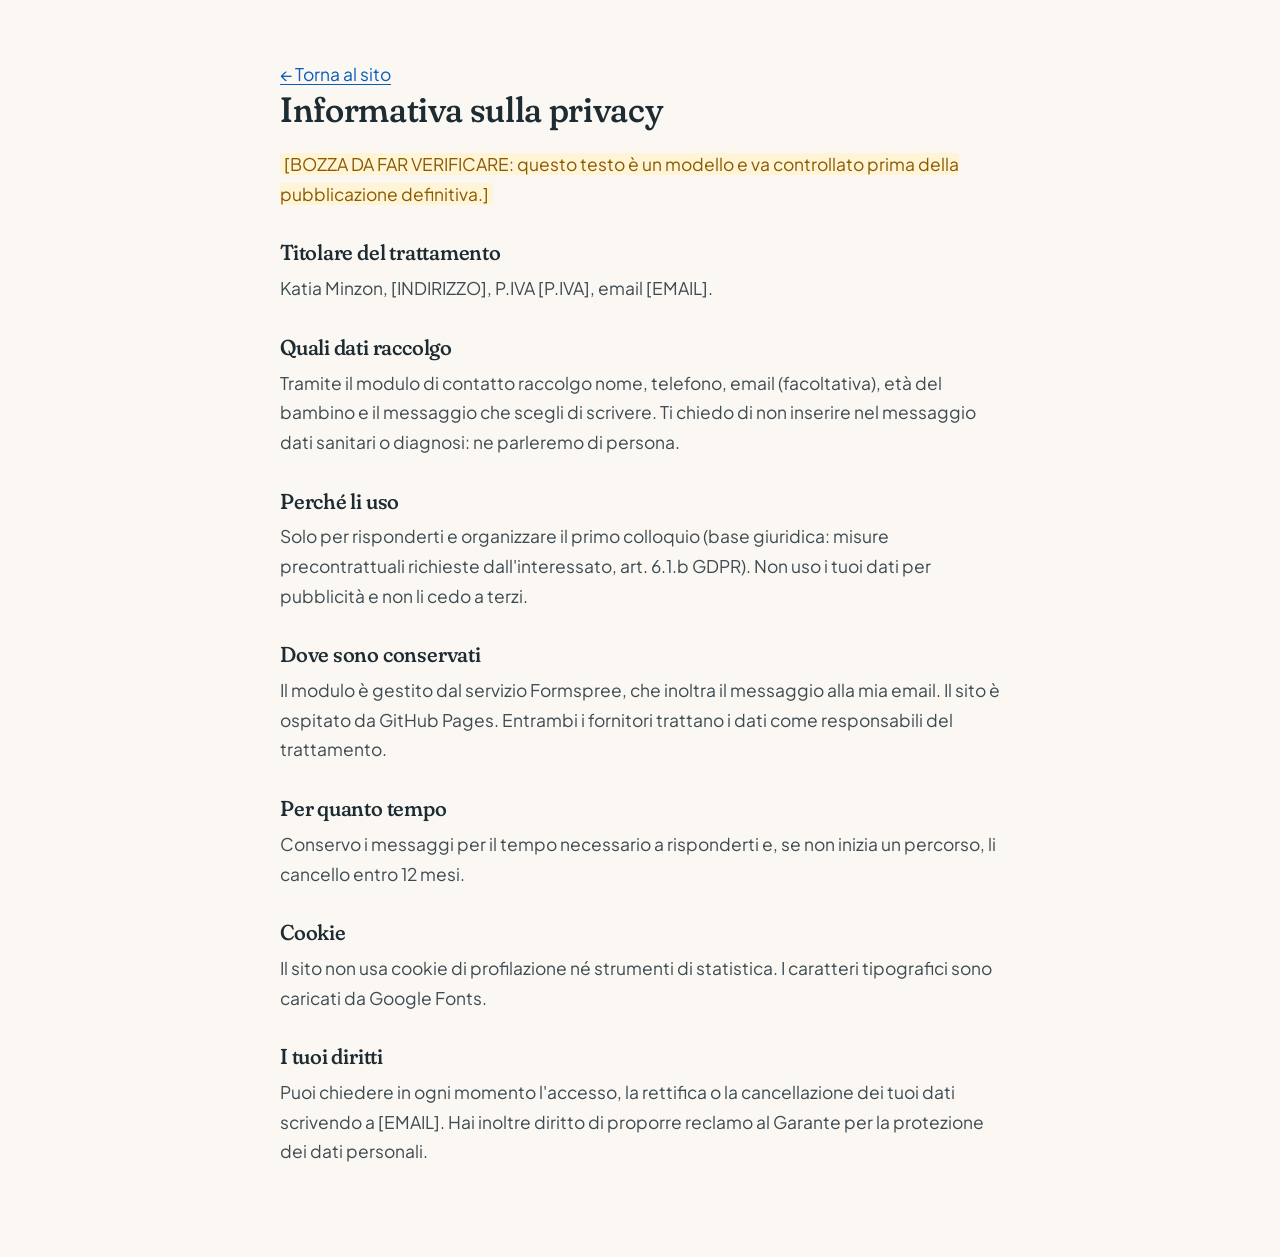
==== privacy.html @ be60b767 "Nuova versione del sito: design system, 8 sezioni, FAQ, modulo contatti Co-Authored-By: Claude Opus " ====
<!DOCTYPE html>
<html lang="it">
<head>
<meta charset="utf-8">
<meta name="viewport" content="width=device-width,initial-scale=1">
<title>Privacy policy · Katia Minzon Psicomotricista</title>
<meta name="robots" content="noindex">
<link rel="icon" href="img/favicon.png">
<link href="https://fonts.googleapis.com/css2?family=Fraunces:opsz,wght@9..144,500&family=Plus+Jakarta+Sans:wght@400;700&display=swap" rel="stylesheet">
<link rel="stylesheet" href="style.css">
<style>.legal-page{max-width:760px;padding:60px 20px 90px;margin:0 auto}.legal-page h1{font-size:2.2rem;margin-bottom:20px}.legal-page h2{font-size:1.35rem;margin:32px 0 8px}</style>
</head>
<body>
<main class="legal-page">
  <p><a href="./">← Torna al sito</a></p>
  <h1>Informativa sulla privacy</h1>
  <p><span class="todo">[BOZZA DA FAR VERIFICARE: questo testo è un modello e va controllato prima della pubblicazione definitiva.]</span></p>

  <h2>Titolare del trattamento</h2>
  <p>Katia Minzon, [INDIRIZZO], P.IVA [P.IVA], email [EMAIL].</p>

  <h2>Quali dati raccolgo</h2>
  <p>Tramite il modulo di contatto raccolgo nome, telefono, email (facoltativa), età del bambino e il messaggio che scegli di scrivere. Ti chiedo di non inserire nel messaggio dati sanitari o diagnosi: ne parleremo di persona.</p>

  <h2>Perché li uso</h2>
  <p>Solo per risponderti e organizzare il primo colloquio (base giuridica: misure precontrattuali richieste dall'interessato, art. 6.1.b GDPR). Non uso i tuoi dati per pubblicità e non li cedo a terzi.</p>

  <h2>Dove sono conservati</h2>
  <p>Il modulo è gestito dal servizio Formspree, che inoltra il messaggio alla mia email. Il sito è ospitato da GitHub Pages. Entrambi i fornitori trattano i dati come responsabili del trattamento.</p>

  <h2>Per quanto tempo</h2>
  <p>Conservo i messaggi per il tempo necessario a risponderti e, se non inizia un percorso, li cancello entro 12 mesi.</p>

  <h2>Cookie</h2>
  <p>Il sito non usa cookie di profilazione né strumenti di statistica. I caratteri tipografici sono caricati da Google Fonts.</p>

  <h2>I tuoi diritti</h2>
  <p>Puoi chiedere in ogni momento l'accesso, la rettifica o la cancellazione dei tuoi dati scrivendo a [EMAIL]. Hai inoltre diritto di proporre reclamo al Garante per la protezione dei dati personali.</p>
</main>
</body>
</html>
---- style.css ----
/* =========================================================
   Katia Minzon – Psicomotricista
   Design system · mobile-first
   ========================================================= */
:root{
  /* Brand (dal logo) */
  --teal:#01B2AA;          /* decorativo, sfondi, icone */
  --teal-ink:#0A7069;      /* testo/bottoni su bianco (contrasto AA 5.6:1) */
  --teal-deep:#08534E;
  --blue:#0B5CB8;          /* accento, link (AA 6.3:1) */
  /* Neutri caldi */
  --ink:#1D2B33;
  --text:#3D4B53;
  --muted:#5B6A71;
  --paper:#FBF8F3;         /* carta calda */
  --sand:#F3EDE3;
  --mint:#E4F4F1;
  --sky:#E8F0FA;
  --white:#fff;
  --line:#E6E0D6;

  --serif:"Fraunces",Georgia,serif;
  --sans:"Plus Jakarta Sans",system-ui,-apple-system,sans-serif;

  --r-sm:14px; --r:26px; --r-lg:40px;
  --shadow:0 18px 40px -22px rgba(13,60,70,.28);
  --max:1160px;
  --ease:cubic-bezier(.22,.8,.24,1);
}

*,*::before,*::after{box-sizing:border-box}
*{margin:0;padding:0}
html{scroll-behavior:smooth;-webkit-text-size-adjust:100%}
body{font-family:var(--sans);font-size:1.0625rem;line-height:1.7;color:var(--text);background:var(--paper);overflow-x:hidden}
img,svg{display:block;max-width:100%}
a{color:var(--blue);text-underline-offset:3px}
:focus-visible{outline:3px solid var(--blue);outline-offset:3px;border-radius:6px}
.sr-only{position:absolute;width:1px;height:1px;overflow:hidden;clip:rect(0 0 0 0);white-space:nowrap}
.skip{position:absolute;left:12px;top:-60px;background:var(--ink);color:#fff;padding:10px 16px;border-radius:10px;z-index:100;text-decoration:none}
.skip:focus{top:12px}

h1,h2,h3{font-family:var(--serif);color:var(--ink);font-weight:500;line-height:1.15;letter-spacing:-.01em;font-variation-settings:"SOFT" 100,"opsz" 72}
h1{font-size:clamp(2.2rem,8vw,4.1rem)}
h2{font-size:clamp(1.85rem,5.5vw,2.9rem);margin-bottom:.5em}
h3{font-size:1.3rem;margin-bottom:.35em}
h1 em,h2 em{font-style:italic;color:var(--teal-ink)}
p+p{margin-top:1em}

.wrap{width:100%;max-width:var(--max);margin-inline:auto;padding-inline:20px}
.section{padding:80px 0;position:relative}
.eyebrow{display:inline-flex;align-items:center;gap:10px;font-size:.8rem;font-weight:700;letter-spacing:.12em;text-transform:uppercase;color:var(--teal-ink);margin-bottom:16px}
.eyebrow::before{content:"";width:26px;height:2px;background:var(--teal);border-radius:2px}
.lead{font-size:1.15rem;color:var(--muted);max-width:640px}
.center{text-align:center}
.center .lead{margin-inline:auto}
.center .eyebrow{justify-content:center}

/* ---------- Bottoni ---------- */
.btn{display:inline-flex;align-items:center;justify-content:center;gap:10px;min-height:52px;padding:14px 26px;border-radius:999px;font:700 1rem var(--sans);text-decoration:none;border:2px solid transparent;cursor:pointer;transition:transform .25s var(--ease),background .25s,box-shadow .25s}
.btn:hover{transform:translateY(-2px)}
.btn-primary{background:var(--teal-ink);color:#fff;box-shadow:0 12px 24px -12px rgba(10,112,105,.6)}
.btn-primary:hover{background:var(--teal-deep)}
.btn-ghost{background:transparent;border-color:var(--teal-ink);color:var(--teal-ink)}
.btn-ghost:hover{background:var(--mint)}
.btns{display:flex;flex-direction:column;gap:12px;margin-top:30px}

/* ---------- Header ---------- */
.header{position:sticky;top:0;z-index:50;background:rgba(251,248,243,.88);backdrop-filter:saturate(1.4) blur(12px);-webkit-backdrop-filter:saturate(1.4) blur(12px);transition:box-shadow .3s}
.header.scrolled{box-shadow:0 6px 24px -16px rgba(0,0,0,.25)}
.nav{display:flex;align-items:center;gap:16px;height:70px}
.nav .menu-toggle{margin-left:auto}
.brand{display:flex;align-items:center;gap:10px;text-decoration:none}
.brand img{width:42px;height:42px}
.brand-name{font-family:var(--serif);font-size:1.15rem;color:var(--ink);line-height:1.05;display:block}
.brand-role{font-size:.78rem;color:var(--teal-ink);font-weight:600}
.menu-toggle{width:46px;height:46px;border-radius:50%;border:1px solid var(--line);background:#fff;display:grid;place-items:center;cursor:pointer}
.menu-toggle span,.menu-toggle span::before,.menu-toggle span::after{display:block;width:18px;height:2px;background:var(--ink);border-radius:2px;position:relative;transition:.3s var(--ease)}
.menu-toggle span::before,.menu-toggle span::after{content:"";position:absolute}
.menu-toggle span::before{top:-6px}.menu-toggle span::after{top:6px}
.menu-toggle[aria-expanded="true"] span{background:transparent}
.menu-toggle[aria-expanded="true"] span::before{top:0;transform:rotate(45deg)}
.menu-toggle[aria-expanded="true"] span::after{top:0;transform:rotate(-45deg)}
.menu{position:fixed;inset:70px 0 auto 0;background:var(--paper);padding:12px 20px 28px;border-bottom:1px solid var(--line);display:none;flex-direction:column;gap:4px}
.menu.open{display:flex}
.menu a{display:block;padding:12px 4px;text-decoration:none;color:var(--ink);font-weight:600;border-bottom:1px solid var(--line)}
.menu .btn{margin-top:14px;border:0;color:#fff}

/* ---------- Hero ---------- */
.hero{padding:36px 0 72px;overflow:hidden}
.hero-grid{display:grid;gap:40px;align-items:center}
.hero h1{margin-bottom:20px}
.hero .lead{font-size:1.15rem}
.trust{display:flex;flex-wrap:wrap;gap:10px 20px;margin-top:28px;font-size:.92rem;color:var(--muted);list-style:none}
.trust li{display:flex;align-items:center;gap:8px}
.trust svg{width:18px;height:18px;color:var(--teal-ink);flex:none}
.hero-media{position:relative}
.blob{position:absolute;z-index:0;border-radius:58% 42% 55% 45%/50% 55% 45% 50%;filter:blur(.5px)}
.blob-1{width:70%;aspect-ratio:1;background:var(--mint);top:-8%;right:-10%;animation:float 14s ease-in-out infinite}
.blob-2{width:42%;aspect-ratio:1;background:var(--sky);bottom:-6%;left:-8%;animation:float 18s ease-in-out infinite reverse}
@keyframes float{50%{transform:translate(10px,-14px) rotate(8deg)}}

/* Foto e segnaposto */
.photo{position:relative;z-index:1;border-radius:var(--r-lg);overflow:hidden;background:linear-gradient(140deg,#d8eeea,#eaf2fb);aspect-ratio:4/5;display:grid;place-items:center;box-shadow:var(--shadow)}
.photo img{width:100%;height:100%;object-fit:cover}
.photo.ph::after{content:attr(data-label);max-width:75%;text-align:center;font-size:.85rem;font-weight:600;color:var(--teal-ink);padding:10px 16px;background:rgba(255,255,255,.8);border-radius:12px}
.photo.wide{aspect-ratio:16/10}
.hero .photo{border-radius:48% 52% 44% 56%/42% 40% 60% 58%;aspect-ratio:1/1.05}
.badge-card{position:absolute;z-index:2;left:-4px;bottom:18px;background:#fff;border-radius:18px;padding:12px 16px;box-shadow:var(--shadow);display:flex;gap:12px;align-items:center;max-width:250px;font-size:.88rem;line-height:1.35;color:var(--ink)}
.badge-card .dot{width:40px;height:40px;border-radius:50%;background:var(--mint);display:grid;place-items:center;flex:none}
.badge-card svg{width:22px;height:22px;color:var(--teal-ink)}

/* ---------- Citazione ---------- */
.quote{background:var(--teal-deep);color:#fff;padding:70px 0;text-align:center;position:relative;overflow:hidden}
.quote blockquote{font-family:var(--serif);font-style:italic;font-size:clamp(1.45rem,4.5vw,2.25rem);line-height:1.35;max-width:860px;margin:0 auto;font-weight:400}
.quote cite{display:block;margin-top:18px;font:600 .9rem var(--sans);font-style:normal;color:#BFEDE9;letter-spacing:.06em;text-transform:uppercase}
.quote::before{content:"";position:absolute;width:420px;height:420px;border-radius:50%;border:1px solid rgba(255,255,255,.12);left:-160px;top:-200px}
.quote::after{content:"";position:absolute;width:300px;height:300px;border-radius:50%;border:1px solid rgba(255,255,255,.12);right:-100px;bottom:-160px}

/* ---------- Metodo ---------- */
.method-grid{display:grid;gap:40px;align-items:center}
.pillars{display:grid;gap:16px;margin-top:30px}
.pillar{display:flex;gap:16px;align-items:flex-start;background:#fff;border:1px solid var(--line);border-radius:var(--r);padding:20px}
.pillar .ic{width:48px;height:48px;border-radius:16px;background:var(--mint);display:grid;place-items:center;flex:none}
.pillar .ic svg{width:24px;height:24px;color:var(--teal-ink)}
.pillar h3{font-size:1.15rem;margin-bottom:2px}
.pillar p{font-size:.98rem}
.chain{display:flex;align-items:center;justify-content:center;gap:8px;flex-wrap:wrap;margin-top:22px;font-family:var(--serif);font-size:1.15rem;color:var(--ink)}
.chain span{background:var(--sand);padding:6px 16px;border-radius:999px}
.chain i{color:var(--teal);font-style:normal}

/* ---------- Aree ---------- */
.areas{background:var(--white);border-radius:var(--r-lg) var(--r-lg) 0 0}
.area-grid{display:grid;gap:22px;margin-top:40px}
.area{border-radius:var(--r-lg);padding:30px 24px;position:relative;overflow:hidden}
.area-psico{background:var(--mint)}
.area-grafo{background:var(--sky)}
.area .tag{display:inline-block;font-size:.75rem;font-weight:700;letter-spacing:.1em;text-transform:uppercase;padding:6px 12px;border-radius:999px;background:#fff;color:var(--teal-ink);margin-bottom:16px}
.area-grafo .tag{color:var(--blue)}
.area h3{font-size:clamp(1.5rem,4vw,1.9rem)}
.area .for{font-weight:600;color:var(--ink);margin:10px 0 14px}
.check{list-style:none;display:grid;gap:10px;margin:18px 0 22px}
.check li{display:flex;gap:12px;align-items:flex-start}
.check svg{width:22px;height:22px;flex:none;margin-top:2px;color:var(--teal-ink)}
.area-grafo .check svg{color:var(--blue)}
.area .modes{font-size:.95rem;border-top:1px solid rgba(0,0,0,.08);padding-top:16px}
.area .deco{position:absolute;right:-30px;top:-30px;width:150px;height:150px;opacity:.5;color:#fff}

.note{display:flex;gap:14px;margin-top:28px;background:var(--paper);border:1px solid var(--line);border-radius:var(--r);padding:20px 22px;font-size:.96rem}
.note svg{width:24px;height:24px;color:var(--blue);flex:none;margin-top:2px}
.note strong{color:var(--ink)}

/* ---------- Segnali ---------- */
.signals{background:var(--white)}
.tabs{display:flex;gap:8px;overflow-x:auto;padding-bottom:6px;margin:30px 0 22px;scrollbar-width:none}
.tabs::-webkit-scrollbar{display:none}
.tab{flex:none;border:1px solid var(--line);background:var(--paper);color:var(--ink);padding:12px 18px;border-radius:999px;font:600 .95rem var(--sans);cursor:pointer;transition:.25s}
.tab[aria-selected="true"]{background:var(--teal-ink);border-color:var(--teal-ink);color:#fff}
.panel{display:grid;gap:12px;animation:fade .45s var(--ease)}
.panel[hidden]{display:none}
@keyframes fade{from{opacity:0;transform:translateY(8px)}}
.panel .sig{margin:0}
.sig{display:flex;gap:14px;align-items:flex-start;background:var(--paper);border-radius:var(--r-sm);padding:16px 18px;border:1px solid var(--line)}
.sig svg{width:22px;height:22px;flex:none;color:var(--teal-ink);margin-top:2px}
.reassure{margin-top:26px;background:var(--mint);border-radius:var(--r);padding:24px;display:grid;gap:16px;align-items:center}
.reassure p{color:var(--ink)}

/* ---------- Percorso ---------- */
.steps{list-style:none;display:grid;gap:18px;margin-top:40px;counter-reset:s;position:relative}
.step{counter-increment:s;background:#fff;border:1px solid var(--line);border-radius:var(--r);padding:26px 24px 24px;position:relative}
.step::before{content:counter(s,decimal-leading-zero);font-family:var(--serif);font-size:2.6rem;line-height:1;color:var(--teal);display:block;margin-bottom:12px;font-style:italic}
.step .time{display:inline-block;margin-top:12px;font-size:.82rem;font-weight:700;color:var(--blue);background:var(--sky);padding:4px 10px;border-radius:999px}

/* ---------- Chi sono ---------- */
.about{background:var(--sand)}
.about-grid{display:grid;gap:40px;align-items:center}
.about .photo{border-radius:var(--r-lg) var(--r-lg) 120px var(--r-lg)}
.signature{font-family:var(--serif);font-style:italic;font-size:1.6rem;color:var(--teal-ink);margin-top:20px}
.creds{list-style:none;display:grid;gap:10px;margin-top:22px}
.creds li{display:flex;gap:12px;align-items:flex-start;background:rgba(255,255,255,.65);padding:12px 16px;border-radius:var(--r-sm)}
.creds svg{width:20px;height:20px;flex:none;margin-top:3px;color:var(--teal-ink)}
.todo{color:#8A5A00;background:#FFF4D6;padding:0 4px;border-radius:4px}

/* ---------- Scuole ---------- */
.schools .chips{display:flex;flex-wrap:wrap;gap:10px;margin-top:26px;list-style:none}
.schools .chips li{background:#fff;border:1px solid var(--line);padding:10px 16px;border-radius:999px;font-weight:600;font-size:.93rem;color:var(--ink)}
.schools-box{display:grid;gap:26px;align-items:center}

/* ---------- FAQ ---------- */
.faq{background:var(--white)}
.faq-list{margin-top:34px;display:grid;gap:12px;max-width:820px;margin-inline:auto}
.faq details{background:var(--paper);border:1px solid var(--line);border-radius:var(--r-sm);transition:background .3s}
.faq details[open]{background:#fff;box-shadow:var(--shadow)}
.faq summary{list-style:none;cursor:pointer;padding:20px 56px 20px 22px;font-weight:700;color:var(--ink);position:relative}
.faq summary::-webkit-details-marker{display:none}
.faq summary::after{content:"";position:absolute;right:22px;top:50%;width:12px;height:12px;border-right:2px solid var(--teal-ink);border-bottom:2px solid var(--teal-ink);transform:translateY(-70%) rotate(45deg);transition:transform .3s var(--ease)}
.faq details[open] summary::after{transform:translateY(-30%) rotate(-135deg)}
.faq .ans{padding:0 22px 22px}

/* ---------- Contatti ---------- */
.contact{background:var(--teal-deep);color:#D7F1EE;border-radius:var(--r-lg) var(--r-lg) 0 0}
.contact h2,.contact h3{color:#fff}
.contact h2 em{color:#9BE5DE}
.contact .eyebrow{color:#9BE5DE}
.contact .eyebrow::before{background:#9BE5DE}
.contact-grid{display:grid;gap:36px}
.form{background:#fff;border-radius:var(--r-lg);padding:28px 22px;color:var(--text);box-shadow:0 30px 60px -30px rgba(0,0,0,.45)}
.form h3{margin-bottom:6px}
.form .hint{font-size:.92rem;color:var(--muted);margin-bottom:18px}
.field{display:grid;gap:6px;margin-bottom:16px}
.field label{font-weight:700;font-size:.92rem;color:var(--ink)}
.field input,.field select,.field textarea{font:inherit;font-size:1rem;color:var(--ink);background:var(--paper);border:1.5px solid var(--line);border-radius:14px;padding:14px 16px;width:100%;transition:border .2s,background .2s}
.field input:focus,.field select:focus,.field textarea:focus{outline:none;border-color:var(--teal-ink);background:#fff;box-shadow:0 0 0 4px rgba(1,178,170,.15)}
.field textarea{min-height:120px;resize:vertical}
.row2{display:grid;gap:0 14px}
.consent{display:flex;gap:10px;font-size:.88rem;align-items:flex-start;margin:4px 0 20px}
.consent input{width:20px;height:20px;margin-top:3px;accent-color:var(--teal-ink);flex:none}
.form .btn{width:100%}
.form-status{margin-top:14px;font-weight:600;font-size:.95rem}
.info{display:grid;gap:14px;list-style:none;margin-top:26px}
.info li{display:flex;gap:14px;align-items:flex-start}
.info .ic{width:44px;height:44px;border-radius:14px;background:rgba(255,255,255,.1);display:grid;place-items:center;flex:none}
.info svg{width:22px;height:22px;color:#9BE5DE}
.info b{display:block;color:#fff}
.info a{color:#fff}
.map{margin-top:26px;border-radius:var(--r);overflow:hidden;background:rgba(255,255,255,.08);aspect-ratio:16/10;display:grid;place-items:center;font-size:.9rem;text-align:center;padding:20px}
.map iframe{width:100%;height:100%;border:0}

/* ---------- Footer ---------- */
.footer{background:#0B2E2B;color:#A9C4C1;padding:44px 0 30px;font-size:.92rem}
.footer-grid{display:grid;gap:28px}
.footer a{color:#DDF3F1;text-decoration:none}
.footer a:hover{text-decoration:underline}
.footer ul{list-style:none;display:grid;gap:8px}
.footer h4{font:700 .8rem var(--sans);letter-spacing:.12em;text-transform:uppercase;color:#fff;margin-bottom:12px}
.footer .legal{border-top:1px solid rgba(255,255,255,.1);margin-top:32px;padding-top:20px;display:flex;flex-direction:column;gap:8px;font-size:.84rem}
.footer .f-brand img{width:64px;height:64px;margin-bottom:12px;background:#fff;border-radius:50%;padding:4px}

/* WhatsApp flottante (mobile) */
.fab{position:fixed;right:16px;bottom:16px;z-index:40;width:58px;height:58px;border-radius:50%;background:#1F9E55;display:grid;place-items:center;box-shadow:0 12px 26px -10px rgba(0,0,0,.45);transition:transform .25s var(--ease)}
.fab:hover{transform:scale(1.06)}
.fab svg{width:30px;height:30px;color:#fff}

/* ---------- Animazioni allo scroll ---------- */
.reveal{opacity:0;transform:translateY(26px);transition:opacity .9s var(--ease),transform .9s var(--ease)}
.reveal.in{opacity:1;transform:none}
.reveal.d1{transition-delay:.1s}.reveal.d2{transition-delay:.2s}.reveal.d3{transition-delay:.3s}
@media (prefers-reduced-motion:reduce){
  html{scroll-behavior:auto}
  *,*::before,*::after{animation:none!important;transition:none!important}
  .reveal{opacity:1;transform:none}
}
.no-js .reveal{opacity:1;transform:none}

/* =========================================================
   Tablet ≥ 700px
   ========================================================= */
@media (min-width:700px){
  .wrap{padding-inline:32px}
  .btns{flex-direction:row;flex-wrap:wrap}
  .pillars{grid-template-columns:1fr 1fr 1fr}
  .pillar{flex-direction:column}
  .panel{grid-template-columns:1fr 1fr}
  .steps{grid-template-columns:1fr 1fr}
  .row2{grid-template-columns:1fr 1fr}
  .reassure{grid-template-columns:1fr auto}
  .footer-grid{grid-template-columns:1.4fr 1fr 1fr}
  .footer .legal{flex-direction:row;justify-content:space-between}
  .area{padding:40px 36px}
}

/* =========================================================
   Desktop ≥ 1000px
   ========================================================= */
@media (min-width:1000px){
  body{font-size:1.09rem}
  .section{padding:120px 0}
  .menu-toggle{display:none}
  .nav>nav{margin-left:auto}
  .menu{position:static;display:flex;flex-direction:row;align-items:center;gap:26px;padding:0;background:none;border:0}
  .menu a{border:0;padding:6px 0;font-size:.95rem;position:relative}
  .menu a:not(.btn)::after{content:"";position:absolute;left:0;bottom:0;height:2px;width:0;background:var(--teal);transition:width .3s var(--ease)}
  .menu a:not(.btn):hover::after{width:100%}
  .menu .btn{margin:0;min-height:44px;padding:10px 20px}
  .hero{padding:60px 0 110px}
  .hero-grid{grid-template-columns:1.1fr .9fr;gap:70px}
  .method-grid{grid-template-columns:.9fr 1.1fr;gap:80px}
  .area-grid{grid-template-columns:1fr 1fr}
  .steps{grid-template-columns:repeat(4,1fr)}
  .steps::before{content:"";position:absolute;left:8%;right:8%;top:52px;border-top:2px dashed #C9DCD9;z-index:0}
  .step{z-index:1}
  .about-grid{grid-template-columns:.85fr 1.15fr;gap:80px}
  .schools-box{grid-template-columns:1.2fr .8fr;gap:60px}
  .contact-grid{grid-template-columns:1fr 1fr;gap:70px;align-items:start}
  .form{padding:38px 34px}
  .fab{display:none}
}
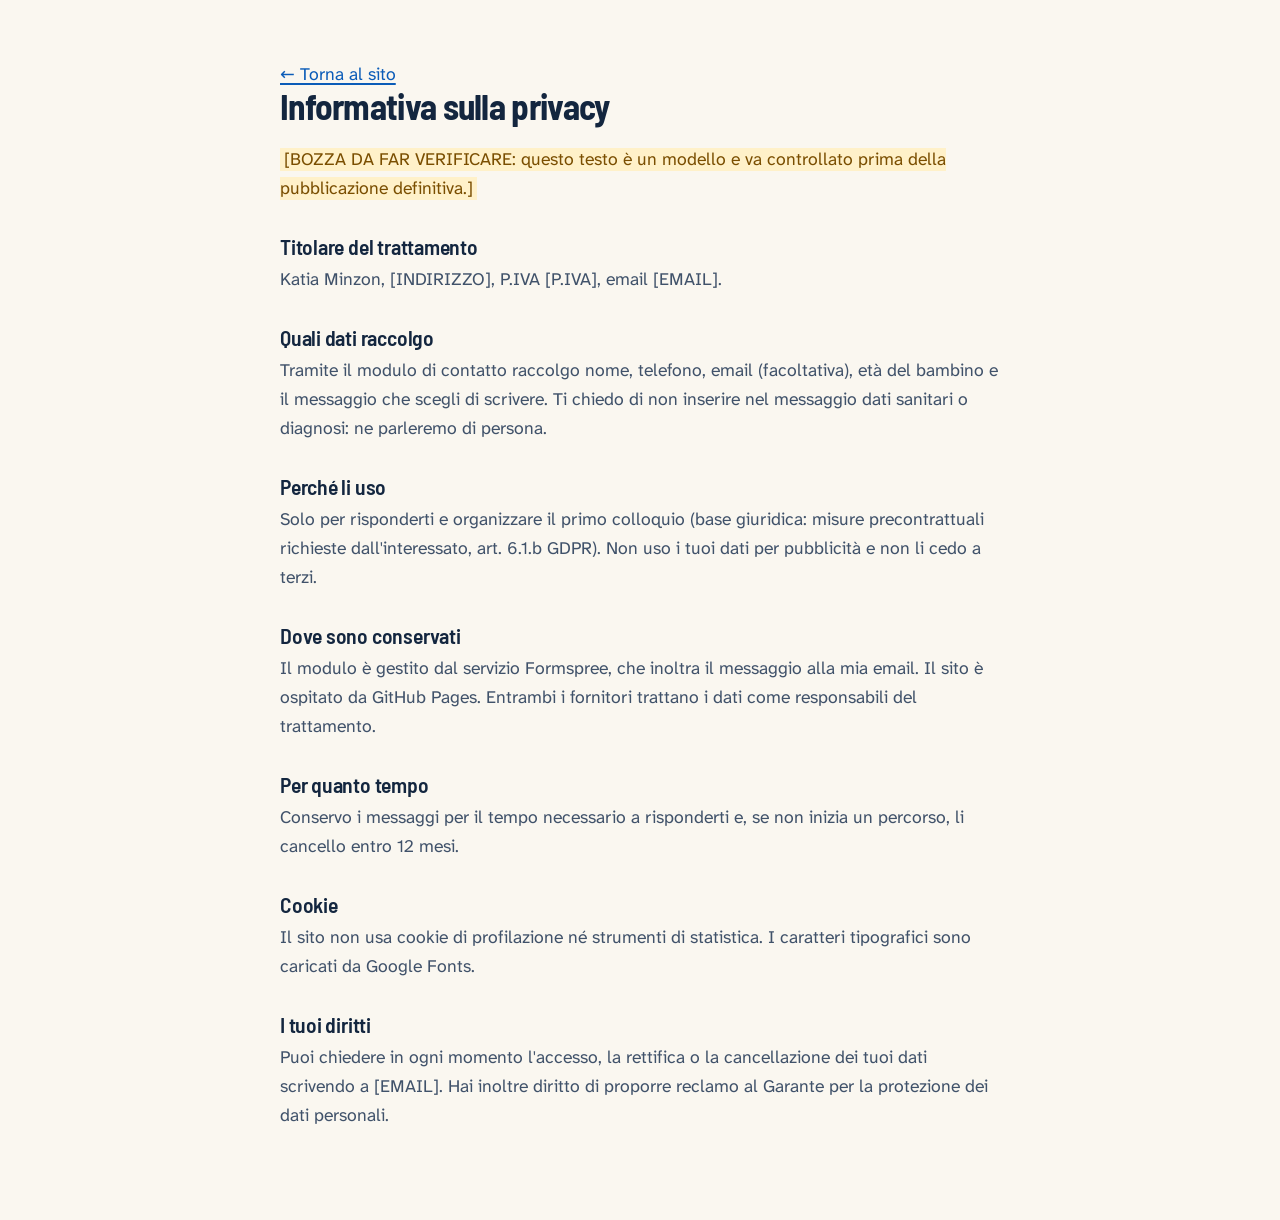
==== commit 39cd3e95: "Nuova identità: quaderno, pregrafismo e blocchi psicomotori Co-Authored-By: Claude Opus 5.5 <noreply" ====
--- a/privacy.html
+++ b/privacy.html
@@ -6,7 +6,7 @@
 <title>Privacy policy · Katia Minzon Psicomotricista</title>
 <meta name="robots" content="noindex">
 <link rel="icon" href="img/favicon.png">
-<link href="https://fonts.googleapis.com/css2?family=Fraunces:opsz,wght@9..144,500&family=Plus+Jakarta+Sans:wght@400;700&display=swap" rel="stylesheet">
+<link href="https://fonts.googleapis.com/css2?family=Atkinson+Hyperlegible+Next:wght@400;700&family=Barlow+Semi+Condensed:wght@600;700&display=swap" rel="stylesheet">
 <link rel="stylesheet" href="style.css">
 <style>.legal-page{max-width:760px;padding:60px 20px 90px;margin:0 auto}.legal-page h1{font-size:2.2rem;margin-bottom:20px}.legal-page h2{font-size:1.35rem;margin:32px 0 8px}</style>
 </head>
--- a/style.css
+++ b/style.css
@@ -1,296 +1,311 @@
 /* =========================================================
-   Katia Minzon – Psicomotricista
-   Design system · mobile-first
+   KATIA MINZON · identità "Il quaderno e il gesto"
+   - Carta a quadretti / a righe del quaderno di scuola
+   - Segni di pregrafismo (onde, occhielli, zig-zag) che si disegnano
+   - Forme dei blocchi morbidi della stanza di psicomotricità
+   Font:
+   - Barlow Semi Condensed → titoli (parente del DIN usato nel logo)
+   - Atkinson Hyperlegible Next → testo (nato per la massima leggibilità)
+   - Playwrite IT Moderna → il corsivo che si insegna nelle scuole italiane
    ========================================================= */
 :root{
-  /* Brand (dal logo) */
-  --teal:#01B2AA;          /* decorativo, sfondi, icone */
-  --teal-ink:#0A7069;      /* testo/bottoni su bianco (contrasto AA 5.6:1) */
-  --teal-deep:#08534E;
-  --blue:#0B5CB8;          /* accento, link (AA 6.3:1) */
-  /* Neutri caldi */
-  --ink:#1D2B33;
-  --text:#3D4B53;
-  --muted:#5B6A71;
-  --paper:#FBF8F3;         /* carta calda */
-  --sand:#F3EDE3;
-  --mint:#E4F4F1;
-  --sky:#E8F0FA;
-  --white:#fff;
-  --line:#E6E0D6;
-
-  --serif:"Fraunces",Georgia,serif;
-  --sans:"Plus Jakarta Sans",system-ui,-apple-system,sans-serif;
-
-  --r-sm:14px; --r:26px; --r-lg:40px;
-  --shadow:0 18px 40px -22px rgba(13,60,70,.28);
-  --max:1160px;
-  --ease:cubic-bezier(.22,.8,.24,1);
+  --paper:#FAF7F0;
+  --white:#FFFFFF;
+  --ink:#13263F;
+  --ink-soft:#40526A;
+  --teal:#01B2AA;
+  --teal-ink:#08716A;
+  --blue:#0B5CB8;
+  --navy:#0A2D57;
+  --pencil:#F3BE45;
+  --margin:#E0757E;
+  --grid:rgba(11,92,184,.075);
+  --rule:rgba(11,92,184,.22);
+  --title:"Barlow Semi Condensed",system-ui,sans-serif;
+  --body:"Atkinson Hyperlegible Next",system-ui,sans-serif;
+  --hand:"Playwrite IT Moderna",cursive;
+  --max:1180px;
+  --ease:cubic-bezier(.2,.75,.25,1);
 }
 
 *,*::before,*::after{box-sizing:border-box}
 *{margin:0;padding:0}
 html{scroll-behavior:smooth;-webkit-text-size-adjust:100%}
-body{font-family:var(--sans);font-size:1.0625rem;line-height:1.7;color:var(--text);background:var(--paper);overflow-x:hidden}
+body{font-family:var(--body);font-size:1.0625rem;line-height:1.65;color:var(--ink-soft);background:var(--paper);overflow-x:hidden}
 img,svg{display:block;max-width:100%}
-a{color:var(--blue);text-underline-offset:3px}
-:focus-visible{outline:3px solid var(--blue);outline-offset:3px;border-radius:6px}
-.sr-only{position:absolute;width:1px;height:1px;overflow:hidden;clip:rect(0 0 0 0);white-space:nowrap}
-.skip{position:absolute;left:12px;top:-60px;background:var(--ink);color:#fff;padding:10px 16px;border-radius:10px;z-index:100;text-decoration:none}
+a{color:var(--blue);text-decoration-thickness:1.5px;text-underline-offset:3px}
+:focus-visible{outline:3px solid var(--blue);outline-offset:3px}
+.skip{position:absolute;left:12px;top:-60px;background:var(--ink);color:#fff;padding:10px 16px;z-index:100;text-decoration:none}
 .skip:focus{top:12px}
-
-h1,h2,h3{font-family:var(--serif);color:var(--ink);font-weight:500;line-height:1.15;letter-spacing:-.01em;font-variation-settings:"SOFT" 100,"opsz" 72}
-h1{font-size:clamp(2.2rem,8vw,4.1rem)}
-h2{font-size:clamp(1.85rem,5.5vw,2.9rem);margin-bottom:.5em}
-h3{font-size:1.3rem;margin-bottom:.35em}
-h1 em,h2 em{font-style:italic;color:var(--teal-ink)}
+strong{color:var(--ink)}
+
+/* Carta a quadretti (5 mm) */
+.grid-paper{background-color:var(--paper);background-image:linear-gradient(var(--grid) 1px,transparent 1px),linear-gradient(90deg,var(--grid) 1px,transparent 1px);background-size:22px 22px}
+/* Carta a righe con margine rosso */
+.lined{background-color:var(--white);background-image:linear-gradient(90deg,transparent 46px,var(--margin) 46px,var(--margin) 48px,transparent 48px),repeating-linear-gradient(transparent 0 33px,var(--rule) 33px 34px);background-position:0 0,0 14px}
+
+h1,h2,h3{font-family:var(--title);color:var(--ink);font-weight:600;line-height:1.02;letter-spacing:-.01em}
+h1{font-size:clamp(2.6rem,10vw,5.4rem);font-weight:700;letter-spacing:-.02em}
+h2{font-size:clamp(2.1rem,7vw,3.6rem);margin-bottom:.45em}
+h3{font-size:1.55rem;margin-bottom:.3em;line-height:1.1}
 p+p{margin-top:1em}
+.hand{font-family:var(--hand);font-weight:300;color:var(--blue);line-height:1.6}
+.hl{background:linear-gradient(transparent 58%,rgba(243,190,69,.6) 58% 92%,transparent 92%);padding:0 .08em}
 
 .wrap{width:100%;max-width:var(--max);margin-inline:auto;padding-inline:20px}
-.section{padding:80px 0;position:relative}
-.eyebrow{display:inline-flex;align-items:center;gap:10px;font-size:.8rem;font-weight:700;letter-spacing:.12em;text-transform:uppercase;color:var(--teal-ink);margin-bottom:16px}
-.eyebrow::before{content:"";width:26px;height:2px;background:var(--teal);border-radius:2px}
-.lead{font-size:1.15rem;color:var(--muted);max-width:640px}
-.center{text-align:center}
-.center .lead{margin-inline:auto}
-.center .eyebrow{justify-content:center}
-
-/* ---------- Bottoni ---------- */
-.btn{display:inline-flex;align-items:center;justify-content:center;gap:10px;min-height:52px;padding:14px 26px;border-radius:999px;font:700 1rem var(--sans);text-decoration:none;border:2px solid transparent;cursor:pointer;transition:transform .25s var(--ease),background .25s,box-shadow .25s}
-.btn:hover{transform:translateY(-2px)}
-.btn-primary{background:var(--teal-ink);color:#fff;box-shadow:0 12px 24px -12px rgba(10,112,105,.6)}
-.btn-primary:hover{background:var(--teal-deep)}
-.btn-ghost{background:transparent;border-color:var(--teal-ink);color:var(--teal-ink)}
-.btn-ghost:hover{background:var(--mint)}
-.btns{display:flex;flex-direction:column;gap:12px;margin-top:30px}
-
-/* ---------- Header ---------- */
-.header{position:sticky;top:0;z-index:50;background:rgba(251,248,243,.88);backdrop-filter:saturate(1.4) blur(12px);-webkit-backdrop-filter:saturate(1.4) blur(12px);transition:box-shadow .3s}
-.header.scrolled{box-shadow:0 6px 24px -16px rgba(0,0,0,.25)}
-.nav{display:flex;align-items:center;gap:16px;height:70px}
-.nav .menu-toggle{margin-left:auto}
-.brand{display:flex;align-items:center;gap:10px;text-decoration:none}
-.brand img{width:42px;height:42px}
-.brand-name{font-family:var(--serif);font-size:1.15rem;color:var(--ink);line-height:1.05;display:block}
-.brand-role{font-size:.78rem;color:var(--teal-ink);font-weight:600}
-.menu-toggle{width:46px;height:46px;border-radius:50%;border:1px solid var(--line);background:#fff;display:grid;place-items:center;cursor:pointer}
-.menu-toggle span,.menu-toggle span::before,.menu-toggle span::after{display:block;width:18px;height:2px;background:var(--ink);border-radius:2px;position:relative;transition:.3s var(--ease)}
-.menu-toggle span::before,.menu-toggle span::after{content:"";position:absolute}
-.menu-toggle span::before{top:-6px}.menu-toggle span::after{top:6px}
-.menu-toggle[aria-expanded="true"] span{background:transparent}
-.menu-toggle[aria-expanded="true"] span::before{top:0;transform:rotate(45deg)}
-.menu-toggle[aria-expanded="true"] span::after{top:0;transform:rotate(-45deg)}
-.menu{position:fixed;inset:70px 0 auto 0;background:var(--paper);padding:12px 20px 28px;border-bottom:1px solid var(--line);display:none;flex-direction:column;gap:4px}
+.sec{padding:84px 0;position:relative}
+.page{display:flex;flex-wrap:wrap;align-items:baseline;gap:4px 12px;margin-bottom:18px}
+.page b{font-family:var(--title);font-size:.95rem;font-weight:700;color:var(--teal-ink);letter-spacing:.14em;text-transform:uppercase}
+.page .hand{font-size:.95rem}
+.lead{font-size:1.18rem;max-width:620px}
+
+/* Bottoni */
+.btn{display:inline-flex;align-items:center;justify-content:center;gap:10px;min-height:54px;padding:14px 24px;border-radius:6px;font:700 1.02rem var(--body);text-decoration:none;border:2px solid var(--ink);cursor:pointer;transition:transform .2s var(--ease),box-shadow .2s var(--ease)}
+.btn-main{background:var(--teal-ink);border-color:var(--ink);color:#fff;box-shadow:4px 4px 0 var(--ink)}
+.btn-main:hover{transform:translate(-2px,-2px);box-shadow:6px 6px 0 var(--ink)}
+.btn-line{background:transparent;color:var(--ink)}
+.btn-line:hover{background:var(--white)}
+.btns{display:flex;flex-direction:column;gap:14px;margin-top:30px}
+
+/* Segni di pregrafismo */
+.sign{display:block;width:100%;height:46px;overflow:visible}
+.sign path{fill:none;stroke-linecap:round;stroke-linejoin:round}
+.divider{padding:28px 20px;max-width:var(--max);margin:0 auto}
+.divider .sign{height:36px}
+
+/* Header */
+.header{position:sticky;top:0;z-index:50;background:var(--paper);border-bottom:2px solid var(--ink)}
+.nav{display:flex;align-items:center;gap:16px;height:68px}
+.brand{display:flex;align-items:center;gap:10px;text-decoration:none;margin-right:auto}
+.brand img{width:44px;height:44px}
+.brand span{font-family:var(--title);font-weight:700;font-size:1.3rem;color:var(--ink);line-height:1}
+.brand small{display:block;font-family:var(--hand);font-size:.7rem;color:var(--teal-ink);font-weight:300;margin-top:5px}
+.menu-toggle{height:44px;padding:0 14px;border:2px solid var(--ink);border-radius:6px;background:var(--white);font:700 .95rem var(--body);color:var(--ink);cursor:pointer}
+.menu{position:fixed;inset:68px 0 auto 0;background:var(--paper);border-bottom:2px solid var(--ink);padding:10px 20px 26px;display:none;flex-direction:column}
 .menu.open{display:flex}
-.menu a{display:block;padding:12px 4px;text-decoration:none;color:var(--ink);font-weight:600;border-bottom:1px solid var(--line)}
-.menu .btn{margin-top:14px;border:0;color:#fff}
-
-/* ---------- Hero ---------- */
-.hero{padding:36px 0 72px;overflow:hidden}
-.hero-grid{display:grid;gap:40px;align-items:center}
-.hero h1{margin-bottom:20px}
-.hero .lead{font-size:1.15rem}
-.trust{display:flex;flex-wrap:wrap;gap:10px 20px;margin-top:28px;font-size:.92rem;color:var(--muted);list-style:none}
-.trust li{display:flex;align-items:center;gap:8px}
-.trust svg{width:18px;height:18px;color:var(--teal-ink);flex:none}
-.hero-media{position:relative}
-.blob{position:absolute;z-index:0;border-radius:58% 42% 55% 45%/50% 55% 45% 50%;filter:blur(.5px)}
-.blob-1{width:70%;aspect-ratio:1;background:var(--mint);top:-8%;right:-10%;animation:float 14s ease-in-out infinite}
-.blob-2{width:42%;aspect-ratio:1;background:var(--sky);bottom:-6%;left:-8%;animation:float 18s ease-in-out infinite reverse}
-@keyframes float{50%{transform:translate(10px,-14px) rotate(8deg)}}
-
-/* Foto e segnaposto */
-.photo{position:relative;z-index:1;border-radius:var(--r-lg);overflow:hidden;background:linear-gradient(140deg,#d8eeea,#eaf2fb);aspect-ratio:4/5;display:grid;place-items:center;box-shadow:var(--shadow)}
-.photo img{width:100%;height:100%;object-fit:cover}
-.photo.ph::after{content:attr(data-label);max-width:75%;text-align:center;font-size:.85rem;font-weight:600;color:var(--teal-ink);padding:10px 16px;background:rgba(255,255,255,.8);border-radius:12px}
-.photo.wide{aspect-ratio:16/10}
-.hero .photo{border-radius:48% 52% 44% 56%/42% 40% 60% 58%;aspect-ratio:1/1.05}
-.badge-card{position:absolute;z-index:2;left:-4px;bottom:18px;background:#fff;border-radius:18px;padding:12px 16px;box-shadow:var(--shadow);display:flex;gap:12px;align-items:center;max-width:250px;font-size:.88rem;line-height:1.35;color:var(--ink)}
-.badge-card .dot{width:40px;height:40px;border-radius:50%;background:var(--mint);display:grid;place-items:center;flex:none}
-.badge-card svg{width:22px;height:22px;color:var(--teal-ink)}
-
-/* ---------- Citazione ---------- */
-.quote{background:var(--teal-deep);color:#fff;padding:70px 0;text-align:center;position:relative;overflow:hidden}
-.quote blockquote{font-family:var(--serif);font-style:italic;font-size:clamp(1.45rem,4.5vw,2.25rem);line-height:1.35;max-width:860px;margin:0 auto;font-weight:400}
-.quote cite{display:block;margin-top:18px;font:600 .9rem var(--sans);font-style:normal;color:#BFEDE9;letter-spacing:.06em;text-transform:uppercase}
-.quote::before{content:"";position:absolute;width:420px;height:420px;border-radius:50%;border:1px solid rgba(255,255,255,.12);left:-160px;top:-200px}
-.quote::after{content:"";position:absolute;width:300px;height:300px;border-radius:50%;border:1px solid rgba(255,255,255,.12);right:-100px;bottom:-160px}
-
-/* ---------- Metodo ---------- */
-.method-grid{display:grid;gap:40px;align-items:center}
-.pillars{display:grid;gap:16px;margin-top:30px}
-.pillar{display:flex;gap:16px;align-items:flex-start;background:#fff;border:1px solid var(--line);border-radius:var(--r);padding:20px}
-.pillar .ic{width:48px;height:48px;border-radius:16px;background:var(--mint);display:grid;place-items:center;flex:none}
-.pillar .ic svg{width:24px;height:24px;color:var(--teal-ink)}
-.pillar h3{font-size:1.15rem;margin-bottom:2px}
-.pillar p{font-size:.98rem}
-.chain{display:flex;align-items:center;justify-content:center;gap:8px;flex-wrap:wrap;margin-top:22px;font-family:var(--serif);font-size:1.15rem;color:var(--ink)}
-.chain span{background:var(--sand);padding:6px 16px;border-radius:999px}
-.chain i{color:var(--teal);font-style:normal}
-
-/* ---------- Aree ---------- */
-.areas{background:var(--white);border-radius:var(--r-lg) var(--r-lg) 0 0}
-.area-grid{display:grid;gap:22px;margin-top:40px}
-.area{border-radius:var(--r-lg);padding:30px 24px;position:relative;overflow:hidden}
-.area-psico{background:var(--mint)}
-.area-grafo{background:var(--sky)}
-.area .tag{display:inline-block;font-size:.75rem;font-weight:700;letter-spacing:.1em;text-transform:uppercase;padding:6px 12px;border-radius:999px;background:#fff;color:var(--teal-ink);margin-bottom:16px}
-.area-grafo .tag{color:var(--blue)}
-.area h3{font-size:clamp(1.5rem,4vw,1.9rem)}
-.area .for{font-weight:600;color:var(--ink);margin:10px 0 14px}
-.check{list-style:none;display:grid;gap:10px;margin:18px 0 22px}
-.check li{display:flex;gap:12px;align-items:flex-start}
-.check svg{width:22px;height:22px;flex:none;margin-top:2px;color:var(--teal-ink)}
-.area-grafo .check svg{color:var(--blue)}
-.area .modes{font-size:.95rem;border-top:1px solid rgba(0,0,0,.08);padding-top:16px}
-.area .deco{position:absolute;right:-30px;top:-30px;width:150px;height:150px;opacity:.5;color:#fff}
-
-.note{display:flex;gap:14px;margin-top:28px;background:var(--paper);border:1px solid var(--line);border-radius:var(--r);padding:20px 22px;font-size:.96rem}
-.note svg{width:24px;height:24px;color:var(--blue);flex:none;margin-top:2px}
-.note strong{color:var(--ink)}
-
-/* ---------- Segnali ---------- */
-.signals{background:var(--white)}
-.tabs{display:flex;gap:8px;overflow-x:auto;padding-bottom:6px;margin:30px 0 22px;scrollbar-width:none}
-.tabs::-webkit-scrollbar{display:none}
-.tab{flex:none;border:1px solid var(--line);background:var(--paper);color:var(--ink);padding:12px 18px;border-radius:999px;font:600 .95rem var(--sans);cursor:pointer;transition:.25s}
-.tab[aria-selected="true"]{background:var(--teal-ink);border-color:var(--teal-ink);color:#fff}
-.panel{display:grid;gap:12px;animation:fade .45s var(--ease)}
-.panel[hidden]{display:none}
-@keyframes fade{from{opacity:0;transform:translateY(8px)}}
-.panel .sig{margin:0}
-.sig{display:flex;gap:14px;align-items:flex-start;background:var(--paper);border-radius:var(--r-sm);padding:16px 18px;border:1px solid var(--line)}
-.sig svg{width:22px;height:22px;flex:none;color:var(--teal-ink);margin-top:2px}
-.reassure{margin-top:26px;background:var(--mint);border-radius:var(--r);padding:24px;display:grid;gap:16px;align-items:center}
-.reassure p{color:var(--ink)}
-
-/* ---------- Percorso ---------- */
-.steps{list-style:none;display:grid;gap:18px;margin-top:40px;counter-reset:s;position:relative}
-.step{counter-increment:s;background:#fff;border:1px solid var(--line);border-radius:var(--r);padding:26px 24px 24px;position:relative}
-.step::before{content:counter(s,decimal-leading-zero);font-family:var(--serif);font-size:2.6rem;line-height:1;color:var(--teal);display:block;margin-bottom:12px;font-style:italic}
-.step .time{display:inline-block;margin-top:12px;font-size:.82rem;font-weight:700;color:var(--blue);background:var(--sky);padding:4px 10px;border-radius:999px}
-
-/* ---------- Chi sono ---------- */
-.about{background:var(--sand)}
-.about-grid{display:grid;gap:40px;align-items:center}
-.about .photo{border-radius:var(--r-lg) var(--r-lg) 120px var(--r-lg)}
-.signature{font-family:var(--serif);font-style:italic;font-size:1.6rem;color:var(--teal-ink);margin-top:20px}
-.creds{list-style:none;display:grid;gap:10px;margin-top:22px}
-.creds li{display:flex;gap:12px;align-items:flex-start;background:rgba(255,255,255,.65);padding:12px 16px;border-radius:var(--r-sm)}
-.creds svg{width:20px;height:20px;flex:none;margin-top:3px;color:var(--teal-ink)}
-.todo{color:#8A5A00;background:#FFF4D6;padding:0 4px;border-radius:4px}
-
-/* ---------- Scuole ---------- */
-.schools .chips{display:flex;flex-wrap:wrap;gap:10px;margin-top:26px;list-style:none}
-.schools .chips li{background:#fff;border:1px solid var(--line);padding:10px 16px;border-radius:999px;font-weight:600;font-size:.93rem;color:var(--ink)}
-.schools-box{display:grid;gap:26px;align-items:center}
-
-/* ---------- FAQ ---------- */
-.faq{background:var(--white)}
-.faq-list{margin-top:34px;display:grid;gap:12px;max-width:820px;margin-inline:auto}
-.faq details{background:var(--paper);border:1px solid var(--line);border-radius:var(--r-sm);transition:background .3s}
-.faq details[open]{background:#fff;box-shadow:var(--shadow)}
-.faq summary{list-style:none;cursor:pointer;padding:20px 56px 20px 22px;font-weight:700;color:var(--ink);position:relative}
+.menu a{padding:14px 0;border-bottom:1px dashed var(--rule);text-decoration:none;color:var(--ink);font-family:var(--title);font-weight:600;font-size:1.35rem}
+.menu .btn{margin-top:16px;font-family:var(--body);font-size:1rem;color:#fff;border:2px solid var(--ink)}
+
+/* Hero */
+.hero{padding:40px 0 80px;overflow:hidden;border-bottom:2px solid var(--ink)}
+.hero-grid{display:grid;gap:56px}
+.hero .hello{font-size:1.2rem;margin-bottom:12px;display:block}
+.hero h1 .soft{color:var(--teal-ink)}
+.hero .sign{margin:16px 0 22px;max-width:520px;height:38px}
+.facts{display:grid;grid-template-columns:repeat(3,1fr);margin-top:34px;border-top:2px solid var(--ink)}
+.facts div{padding:14px 12px 0 0}
+.facts b{display:block;font-family:var(--title);font-size:2rem;color:var(--ink);line-height:1}
+.facts span{font-size:.86rem;line-height:1.35;display:block;margin-top:4px}
+
+.hero-media{position:relative;max-width:440px;justify-self:center;width:100%}
+.arch{position:relative;aspect-ratio:4/5;border-radius:999px 999px 8px 8px;overflow:hidden;background:var(--teal);border:2px solid var(--ink)}
+.arch img{width:100%;height:100%;object-fit:cover}
+.ph{display:grid;place-items:center;text-align:center;color:#fff;font-weight:700;font-size:.9rem;padding:30px}
+.ph span{max-width:240px;background:rgba(10,45,87,.4);padding:10px 14px;border-radius:4px}
+.hero .note-hand{position:absolute;right:-4px;bottom:-26px;transform:rotate(-4deg);background:var(--pencil);padding:8px 16px;border:2px solid var(--ink);box-shadow:3px 3px 0 var(--ink);font-family:var(--hand);font-weight:300;color:var(--ink);font-size:.95rem;line-height:1.5;z-index:3}
+.block{position:absolute;border:2px solid var(--ink);z-index:2}
+.b-half{width:110px;height:55px;border-radius:110px 110px 0 0;background:var(--blue);left:-18px;top:52%}
+.b-cube{width:52px;height:52px;background:var(--pencil);left:16%;bottom:-20px;transform:rotate(8deg)}
+.b-roll{width:44px;height:44px;border-radius:50%;background:var(--white);right:10%;top:-8px}
+
+/* Citazione */
+.quote{background:var(--teal-ink);color:#fff;padding:70px 0;border-bottom:2px solid var(--ink);position:relative;overflow:hidden}
+.quote p{font-family:var(--hand);font-weight:300;font-size:clamp(1.25rem,4vw,2rem);line-height:1.75;max-width:920px;position:relative;z-index:1}
+.quote .who{font-family:var(--title);font-weight:600;letter-spacing:.14em;text-transform:uppercase;font-size:.9rem;margin-top:22px;color:#BDEBE7}
+
+/* Metodo */
+.method{display:grid;gap:40px}
+.trio{display:grid;border:2px solid var(--ink);background:var(--white);margin-top:34px}
+.trio div{padding:24px 22px;border-bottom:2px solid var(--ink);position:relative}
+.trio div:last-child{border-bottom:0}
+.trio .word{font-family:var(--hand);font-size:1.8rem;color:var(--blue);font-weight:400;line-height:1.4;display:block;margin-bottom:8px}
+.trio p{font-size:1rem}
+.trio .n{position:absolute;right:18px;top:18px;font-family:var(--title);font-weight:700;color:var(--teal-ink);font-size:1rem}
+
+/* Percorsi */
+.paths{display:grid;gap:26px;margin-top:40px}
+.path{border:2px solid var(--ink);position:relative;overflow:hidden}
+.path-inner{padding:30px 22px 32px;position:relative;z-index:1}
+.path .age{font-family:var(--hand);font-size:1rem;font-weight:300;display:block;margin-bottom:8px}
+.path h3{font-size:clamp(2rem,6vw,2.6rem)}
+.path ul{list-style:none;margin:20px 0}
+.path li{padding:8px 0 8px 30px;position:relative}
+.path .how{font-size:.98rem}
+.p-psico{background:var(--teal-ink);color:#E4F7F5}
+.p-psico h3,.p-psico strong{color:#fff}
+.p-psico .age{color:#BDEBE7}
+.p-psico li{border-top:1px dashed rgba(255,255,255,.4)}
+.p-psico li:last-child{border-bottom:1px dashed rgba(255,255,255,.4)}
+.p-psico li::before{content:"";position:absolute;left:2px;top:15px;width:14px;height:14px;border-radius:50%;border:2px solid #fff}
+.p-psico .shapes{position:absolute;right:14px;top:16px;width:96px;height:64px}
+.p-grafo{color:var(--ink-soft);line-height:34px}
+.p-grafo .path-inner{padding-left:66px;padding-top:27px}
+.p-grafo .age{color:var(--blue);line-height:34px;margin:0}
+.p-grafo h3{line-height:34px;margin-bottom:0}
+.p-grafo p{line-height:34px}
+.p-grafo ul{margin:0}
+.p-grafo li{padding:0 0 0 30px;line-height:34px}
+.p-grafo li::before{content:"✓";position:absolute;left:4px;top:0;font-family:var(--hand);color:var(--teal-ink);font-weight:400}
+.writing{font-family:var(--hand);font-size:1.2rem;color:var(--blue);line-height:34px;font-weight:300}
+.know{margin-top:26px;border:2px dashed var(--blue);padding:22px;background:#EEF4FC}
+.know .hand{font-size:1.05rem;font-weight:400;display:block;margin-bottom:6px}
+
+/* Segnali */
+.sheet{border:2px solid var(--ink);box-shadow:8px 8px 0 var(--ink);margin-top:34px}
+.sheet-inner{padding:27px 18px 20px 64px}
+.group{margin-bottom:34px}
+.group h3{font-family:var(--hand);font-weight:400;font-size:1.15rem;color:var(--blue);line-height:34px;margin:0}
+.tick{display:flex;gap:14px;align-items:flex-start;cursor:pointer;color:var(--ink);line-height:34px;position:relative}
+.tick input{position:absolute;opacity:0;width:1px;height:1px}
+.tick .box{flex:none;width:22px;height:22px;margin-top:6px;border:2px solid var(--ink);border-radius:3px;background:#fff;position:relative}
+.tick .box svg{position:absolute;left:-2px;top:-8px;width:32px;height:30px;overflow:visible}
+.tick .box path{fill:none;stroke:var(--teal-ink);stroke-width:3.2;stroke-linecap:round;stroke-linejoin:round;stroke-dasharray:40;stroke-dashoffset:40;transition:stroke-dashoffset .35s var(--ease)}
+.tick input:checked + .box path{stroke-dashoffset:0}
+.tick input:focus-visible + .box{outline:3px solid var(--blue);outline-offset:2px}
+.tally{display:grid;gap:14px;align-items:center;padding:20px 18px;border-top:2px solid var(--ink);background:var(--pencil)}
+.tally p{color:var(--ink);font-weight:500}
+.tally .count{font-family:var(--title);font-size:2.2rem;font-weight:700;line-height:1;margin-right:4px}
+
+/* Percorso in 4 tappe */
+.track{list-style:none;margin-top:44px;display:grid;position:relative}
+.stop{position:relative;padding:0 0 36px 76px}
+.stop::before{content:"";position:absolute;left:25px;top:56px;bottom:4px;border-left:3px dashed var(--teal)}
+.stop:last-child::before{display:none}
+.hoop{position:absolute;left:0;top:0;width:54px;height:54px;border-radius:50%;border:4px solid var(--blue);background:var(--paper);display:grid;place-items:center;font-family:var(--hand);font-size:1.2rem;color:var(--ink)}
+.stop:nth-child(2) .hoop{border-color:var(--teal)}
+.stop:nth-child(3) .hoop{border-color:var(--pencil)}
+.stop:nth-child(4) .hoop{border-color:var(--margin)}
+.stop h3{padding-top:12px}
+.stop .who{display:inline-block;margin-top:10px;font-size:.86rem;font-weight:700;color:var(--ink);border:1.5px solid var(--ink);padding:2px 10px;border-radius:4px;background:var(--white)}
+
+/* Chi sono */
+.about{background:var(--white);border-top:2px solid var(--ink);border-bottom:2px solid var(--ink)}
+.about-grid{display:grid;gap:50px}
+.polaroid{background:#fff;border:2px solid var(--ink);padding:12px 12px 56px;transform:rotate(-2deg);box-shadow:6px 6px 0 var(--ink);position:relative;max-width:400px;justify-self:center;width:100%}
+.polaroid .ph{aspect-ratio:4/5;width:100%;background:var(--blue)}
+.polaroid img{aspect-ratio:4/5;width:100%;object-fit:cover}
+.polaroid .cap{position:absolute;left:0;right:0;bottom:12px;text-align:center;font-family:var(--hand);font-weight:300;color:var(--ink)}
+.polaroid::before{content:"";position:absolute;width:110px;height:30px;background:rgba(243,190,69,.85);top:-14px;left:50%;transform:translateX(-50%) rotate(3deg);z-index:2}
+.firma{font-family:var(--hand);font-size:2.2rem;color:var(--blue);margin-top:18px;font-weight:300;line-height:1.4}
+.creds{list-style:none;margin-top:24px;border-top:2px solid var(--ink)}
+.creds li{padding:12px 0;border-bottom:1px dashed var(--rule);display:grid;grid-template-columns:100px 1fr;gap:12px}
+.creds b{font-family:var(--title);font-weight:600;color:var(--teal-ink);text-transform:uppercase;letter-spacing:.08em;font-size:.86rem;padding-top:3px}
+.todo{background:#FFF1C9;color:#7A4E00;padding:0 4px}
+
+/* Scuole */
+.schools-grid{display:grid;gap:36px}
+.big-num{font-family:var(--title);font-weight:700;font-size:7.5rem;line-height:1;color:var(--teal-ink);position:relative;display:inline-block;padding:14px 46px 10px}
+.big-num svg{position:absolute;inset:0;width:100%;height:100%;overflow:visible}
+.school-list{list-style:none;counter-reset:sc;border-top:2px solid var(--ink)}
+.school-list li{counter-increment:sc;display:flex;align-items:baseline;flex-wrap:wrap;column-gap:6px;gap:14px;padding:13px 0;border-bottom:1px dashed var(--rule);color:var(--ink);font-weight:500}
+.school-list li::before{margin-right:8px;content:counter(sc);font-family:var(--hand);color:var(--blue);min-width:22px}
+.school-list small{color:var(--ink-soft);font-weight:400}
+
+/* FAQ */
+.faq-list{border-top:2px solid var(--ink);margin-top:30px}
+.faq details{border-bottom:2px solid var(--ink)}
+.faq summary{list-style:none;cursor:pointer;padding:20px 50px 20px 0;font-family:var(--title);font-size:1.45rem;font-weight:600;color:var(--ink);position:relative;line-height:1.2}
 .faq summary::-webkit-details-marker{display:none}
-.faq summary::after{content:"";position:absolute;right:22px;top:50%;width:12px;height:12px;border-right:2px solid var(--teal-ink);border-bottom:2px solid var(--teal-ink);transform:translateY(-70%) rotate(45deg);transition:transform .3s var(--ease)}
-.faq details[open] summary::after{transform:translateY(-30%) rotate(-135deg)}
-.faq .ans{padding:0 22px 22px}
-
-/* ---------- Contatti ---------- */
-.contact{background:var(--teal-deep);color:#D7F1EE;border-radius:var(--r-lg) var(--r-lg) 0 0}
-.contact h2,.contact h3{color:#fff}
-.contact h2 em{color:#9BE5DE}
-.contact .eyebrow{color:#9BE5DE}
-.contact .eyebrow::before{background:#9BE5DE}
-.contact-grid{display:grid;gap:36px}
-.form{background:#fff;border-radius:var(--r-lg);padding:28px 22px;color:var(--text);box-shadow:0 30px 60px -30px rgba(0,0,0,.45)}
-.form h3{margin-bottom:6px}
-.form .hint{font-size:.92rem;color:var(--muted);margin-bottom:18px}
-.field{display:grid;gap:6px;margin-bottom:16px}
-.field label{font-weight:700;font-size:.92rem;color:var(--ink)}
-.field input,.field select,.field textarea{font:inherit;font-size:1rem;color:var(--ink);background:var(--paper);border:1.5px solid var(--line);border-radius:14px;padding:14px 16px;width:100%;transition:border .2s,background .2s}
-.field input:focus,.field select:focus,.field textarea:focus{outline:none;border-color:var(--teal-ink);background:#fff;box-shadow:0 0 0 4px rgba(1,178,170,.15)}
+.faq summary::after{content:"+";position:absolute;right:4px;top:50%;transform:translateY(-50%);font-family:var(--hand);font-size:1.7rem;color:var(--blue);transition:transform .3s var(--ease)}
+.faq details[open] summary::after{transform:translateY(-50%) rotate(45deg)}
+.faq .ans{padding:0 0 24px;max-width:720px}
+
+/* Contatti */
+.contact{background:var(--navy);color:#C9D7EA;border-top:2px solid var(--ink)}
+.contact h2{color:#fff}
+.contact .page b{color:var(--pencil)}
+.contact .page .hand{color:#9CC4F2}
+.contact-grid{display:grid;gap:44px}
+.info{list-style:none;margin-top:28px;border-top:1px solid rgba(255,255,255,.25)}
+.info li{padding:14px 0;border-bottom:1px solid rgba(255,255,255,.15)}
+.info b{display:block;font-family:var(--title);font-weight:600;color:#fff;font-size:.9rem;text-transform:uppercase;letter-spacing:.1em}
+.info a{color:#fff}
+.map{margin-top:26px;border:2px dashed rgba(255,255,255,.35);aspect-ratio:16/10;display:grid;place-items:center;font-size:.92rem;text-align:center;padding:20px}
+.map iframe{width:100%;height:100%;border:0}
+.letter{border:2px solid var(--ink);box-shadow:8px 8px 0 #050f1d;color:var(--ink-soft)}
+.letter .lined-in{padding:27px 18px 28px 64px}
+.letter h3{font-family:var(--hand);font-weight:400;font-size:1.3rem;color:var(--blue);line-height:34px;margin:0}
+.letter .hint{line-height:34px;font-size:.95rem;margin-bottom:0}
+.field{margin-bottom:12px}
+.field label{display:block;font-weight:700;color:var(--ink);font-size:.95rem;line-height:34px}
+.field input,.field select,.field textarea{width:100%;font:inherit;font-size:1.02rem;color:var(--ink);background:rgba(255,255,255,.85);border:2px solid var(--ink);border-radius:4px;padding:12px 14px}
+.field input:focus,.field select:focus,.field textarea:focus{outline:none;border-color:var(--teal-ink);box-shadow:3px 3px 0 var(--teal-ink);background:#fff}
 .field textarea{min-height:120px;resize:vertical}
 .row2{display:grid;gap:0 14px}
-.consent{display:flex;gap:10px;font-size:.88rem;align-items:flex-start;margin:4px 0 20px}
-.consent input{width:20px;height:20px;margin-top:3px;accent-color:var(--teal-ink);flex:none}
-.form .btn{width:100%}
-.form-status{margin-top:14px;font-weight:600;font-size:.95rem}
-.info{display:grid;gap:14px;list-style:none;margin-top:26px}
-.info li{display:flex;gap:14px;align-items:flex-start}
-.info .ic{width:44px;height:44px;border-radius:14px;background:rgba(255,255,255,.1);display:grid;place-items:center;flex:none}
-.info svg{width:22px;height:22px;color:#9BE5DE}
-.info b{display:block;color:#fff}
-.info a{color:#fff}
-.map{margin-top:26px;border-radius:var(--r);overflow:hidden;background:rgba(255,255,255,.08);aspect-ratio:16/10;display:grid;place-items:center;font-size:.9rem;text-align:center;padding:20px}
-.map iframe{width:100%;height:100%;border:0}
-
-/* ---------- Footer ---------- */
-.footer{background:#0B2E2B;color:#A9C4C1;padding:44px 0 30px;font-size:.92rem}
-.footer-grid{display:grid;gap:28px}
-.footer a{color:#DDF3F1;text-decoration:none}
+.consent{display:flex;gap:10px;font-size:.9rem;align-items:flex-start;margin:6px 0 20px;line-height:1.5;background:rgba(255,255,255,.85)}
+.consent input{width:20px;height:20px;margin-top:2px;accent-color:var(--teal-ink);flex:none}
+.letter .btn{width:100%}
+.form-status{margin-top:14px;font-weight:700;color:var(--ink)}
+
+/* Footer */
+.footer{background:var(--ink);color:#A9B8CB;padding:40px 0 90px;font-size:.92rem}
+.footer a{color:#fff;text-decoration:none}
 .footer a:hover{text-decoration:underline}
-.footer ul{list-style:none;display:grid;gap:8px}
-.footer h4{font:700 .8rem var(--sans);letter-spacing:.12em;text-transform:uppercase;color:#fff;margin-bottom:12px}
-.footer .legal{border-top:1px solid rgba(255,255,255,.1);margin-top:32px;padding-top:20px;display:flex;flex-direction:column;gap:8px;font-size:.84rem}
-.footer .f-brand img{width:64px;height:64px;margin-bottom:12px;background:#fff;border-radius:50%;padding:4px}
-
-/* WhatsApp flottante (mobile) */
-.fab{position:fixed;right:16px;bottom:16px;z-index:40;width:58px;height:58px;border-radius:50%;background:#1F9E55;display:grid;place-items:center;box-shadow:0 12px 26px -10px rgba(0,0,0,.45);transition:transform .25s var(--ease)}
-.fab:hover{transform:scale(1.06)}
-.fab svg{width:30px;height:30px;color:#fff}
-
-/* ---------- Animazioni allo scroll ---------- */
-.reveal{opacity:0;transform:translateY(26px);transition:opacity .9s var(--ease),transform .9s var(--ease)}
+.f-grid{display:grid;gap:24px}
+.f-brand{display:flex;gap:14px;align-items:center}
+.f-brand img{width:58px;height:58px;background:#fff;border-radius:50%;padding:3px}
+.f-brand b{font-family:var(--title);font-size:1.4rem;color:#fff;display:block;line-height:1.1}
+.footer ul{list-style:none;display:flex;flex-wrap:wrap;gap:8px 20px}
+.legal{margin-top:26px;padding-top:18px;border-top:1px solid rgba(255,255,255,.15);display:flex;flex-direction:column;gap:6px;font-size:.84rem}
+
+.fab{position:fixed;right:14px;bottom:14px;z-index:40;display:flex;align-items:center;gap:8px;background:#1C8C4E;color:#fff;font-weight:700;text-decoration:none;padding:11px 16px;border:2px solid var(--ink);border-radius:6px;box-shadow:3px 3px 0 var(--ink)}
+.fab svg{width:20px;height:20px}
+
+/* Animazioni */
+.reveal{opacity:0;transform:translateY(22px);transition:opacity .8s var(--ease),transform .8s var(--ease)}
 .reveal.in{opacity:1;transform:none}
-.reveal.d1{transition-delay:.1s}.reveal.d2{transition-delay:.2s}.reveal.d3{transition-delay:.3s}
+.d1{transition-delay:.08s}.d2{transition-delay:.16s}.d3{transition-delay:.24s}
+.draw path{stroke-dasharray:var(--len,3000);stroke-dashoffset:var(--len,3000);transition:stroke-dashoffset 2.4s var(--ease)}
+.draw.in path{stroke-dashoffset:0}
+.no-js .reveal{opacity:1;transform:none}
+.no-js .draw path{stroke-dashoffset:0}
 @media (prefers-reduced-motion:reduce){
   html{scroll-behavior:auto}
-  *,*::before,*::after{animation:none!important;transition:none!important}
+  *,*::before,*::after{transition:none!important;animation:none!important}
   .reveal{opacity:1;transform:none}
+  .draw path{stroke-dashoffset:0!important}
 }
-.no-js .reveal{opacity:1;transform:none}
-
-/* =========================================================
-   Tablet ≥ 700px
-   ========================================================= */
+
+/* ≥ 700px */
 @media (min-width:700px){
   .wrap{padding-inline:32px}
   .btns{flex-direction:row;flex-wrap:wrap}
-  .pillars{grid-template-columns:1fr 1fr 1fr}
-  .pillar{flex-direction:column}
-  .panel{grid-template-columns:1fr 1fr}
-  .steps{grid-template-columns:1fr 1fr}
+  .trio{grid-template-columns:repeat(3,1fr)}
+  .trio div{border-bottom:0;border-right:2px solid var(--ink)}
+  .trio div:last-child{border-right:0}
+  .sheet-inner{columns:2;column-gap:40px;padding:27px 30px 20px 72px}
+  .group{break-inside:avoid}
+  .tally{grid-template-columns:1fr auto;padding:20px 30px}
   .row2{grid-template-columns:1fr 1fr}
-  .reassure{grid-template-columns:1fr auto}
-  .footer-grid{grid-template-columns:1.4fr 1fr 1fr}
-  .footer .legal{flex-direction:row;justify-content:space-between}
-  .area{padding:40px 36px}
-}
-
-/* =========================================================
-   Desktop ≥ 1000px
-   ========================================================= */
-@media (min-width:1000px){
-  body{font-size:1.09rem}
-  .section{padding:120px 0}
-  .menu-toggle{display:none}
-  .nav>nav{margin-left:auto}
-  .menu{position:static;display:flex;flex-direction:row;align-items:center;gap:26px;padding:0;background:none;border:0}
-  .menu a{border:0;padding:6px 0;font-size:.95rem;position:relative}
-  .menu a:not(.btn)::after{content:"";position:absolute;left:0;bottom:0;height:2px;width:0;background:var(--teal);transition:width .3s var(--ease)}
-  .menu a:not(.btn):hover::after{width:100%}
-  .menu .btn{margin:0;min-height:44px;padding:10px 20px}
-  .hero{padding:60px 0 110px}
-  .hero-grid{grid-template-columns:1.1fr .9fr;gap:70px}
-  .method-grid{grid-template-columns:.9fr 1.1fr;gap:80px}
-  .area-grid{grid-template-columns:1fr 1fr}
-  .steps{grid-template-columns:repeat(4,1fr)}
-  .steps::before{content:"";position:absolute;left:8%;right:8%;top:52px;border-top:2px dashed #C9DCD9;z-index:0}
-  .step{z-index:1}
-  .about-grid{grid-template-columns:.85fr 1.15fr;gap:80px}
-  .schools-box{grid-template-columns:1.2fr .8fr;gap:60px}
-  .contact-grid{grid-template-columns:1fr 1fr;gap:70px;align-items:start}
-  .form{padding:38px 34px}
+  .f-grid{grid-template-columns:1fr auto;align-items:center}
+  .legal{flex-direction:row;justify-content:space-between}
+  .footer{padding-bottom:28px}
   .fab{display:none}
 }
+
+/* ≥ 1000px */
+@media (min-width:1000px){
+  body{font-size:1.1rem}
+  .sec{padding:110px 0}
+  .menu-toggle{display:none}
+  .menu{position:static;display:flex;flex-direction:row;align-items:center;gap:26px;padding:0;border:0;background:none}
+  .menu a{border:0;padding:4px 0;font-size:1.12rem}
+  .menu a:not(.btn):hover{color:var(--teal-ink);text-decoration:underline wavy var(--pencil) 2px;text-underline-offset:7px}
+  .menu .btn{margin:0;min-height:44px;padding:8px 18px;font-size:.95rem}
+  .hero{padding:64px 0 110px}
+  .hero-grid{grid-template-columns:1.25fr .75fr;gap:80px;align-items:center}
+  .method{grid-template-columns:.85fr 1.15fr;gap:70px;align-items:start}
+  .trio{margin-top:0}
+  .paths{grid-template-columns:1fr 1fr}
+  .path-inner{padding:40px 36px}
+  .p-grafo .path-inner{padding:27px 36px 40px 76px}
+  .track{grid-template-columns:repeat(4,1fr);gap:24px}
+  .stop{padding:76px 0 0}
+  .stop::before{left:62px;right:-20px;top:25px;bottom:auto;border-left:0;border-top:3px dashed var(--teal)}
+  .about-grid{grid-template-columns:.8fr 1.2fr;gap:90px;align-items:center}
+  .schools-grid{grid-template-columns:.6fr 1.4fr;gap:80px;align-items:start}
+  .faq-wrap{display:grid;grid-template-columns:.75fr 1.25fr;gap:70px;align-items:start}
+  .faq-list{margin-top:0}
+  .contact-grid{grid-template-columns:.9fr 1.1fr;gap:80px;align-items:start}
+  .letter .lined-in{padding:27px 36px 34px 76px}
+}
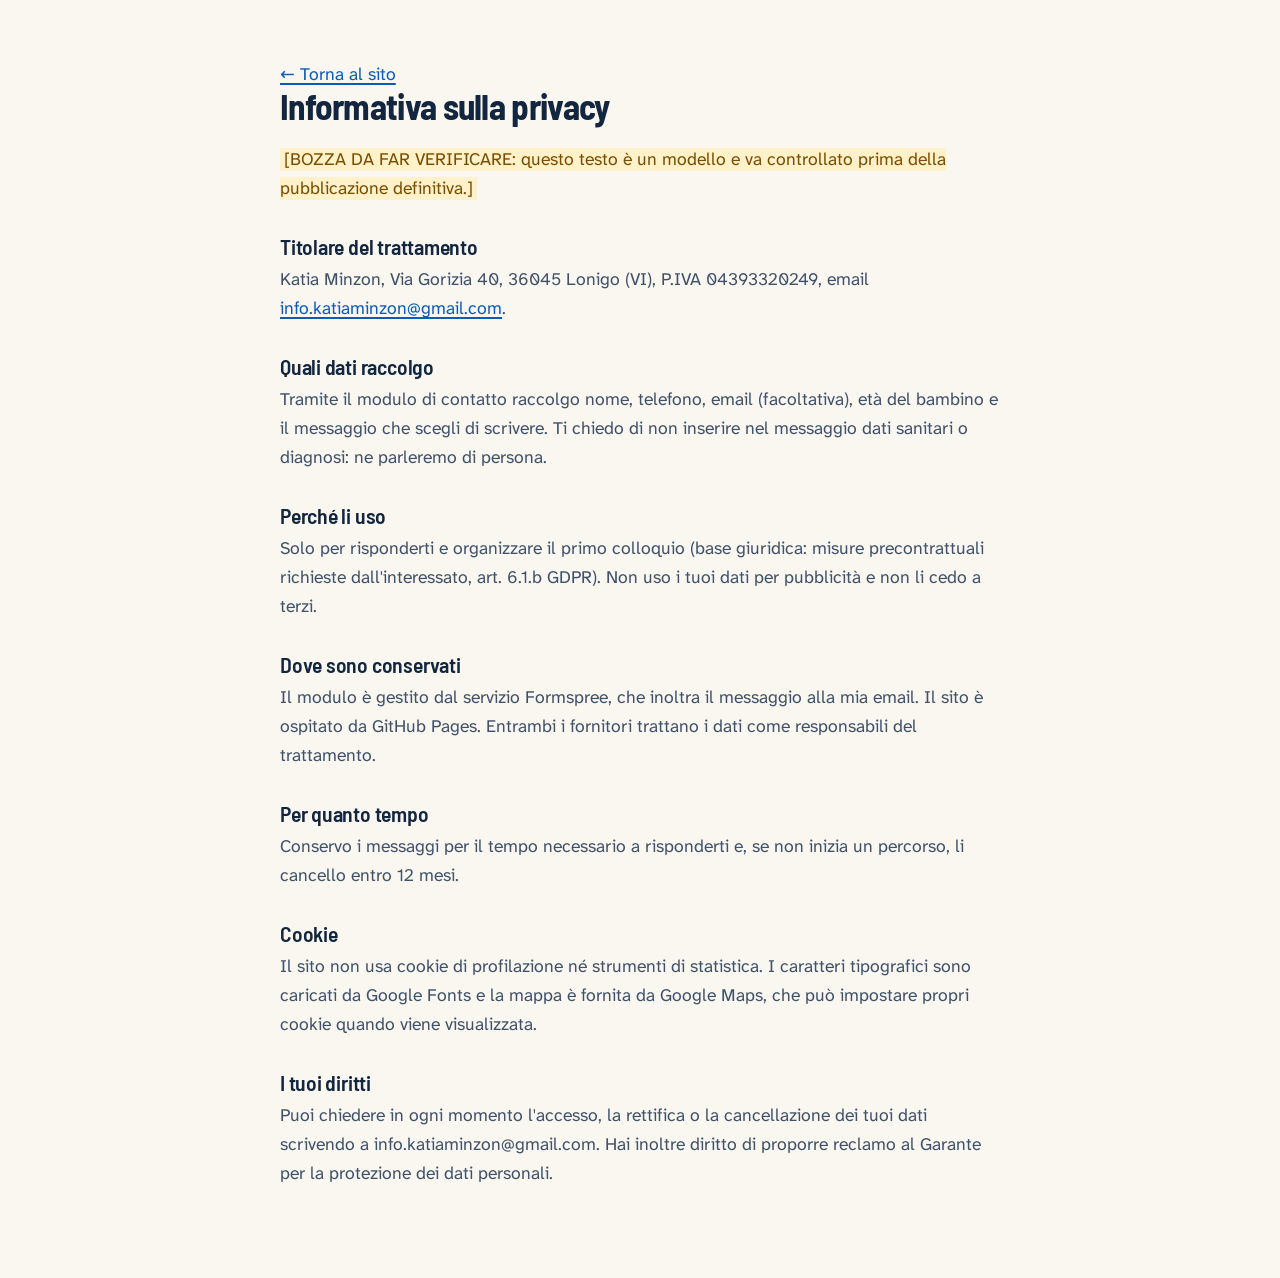
==== commit c28e630f: "Dati di contatto, orari, mappa, logo completo e favicon Co-Authored-By: Claude Opus 5.5 <noreply@ant" ====
--- a/privacy.html
+++ b/privacy.html
@@ -5,7 +5,7 @@
 <meta name="viewport" content="width=device-width,initial-scale=1">
 <title>Privacy policy · Katia Minzon Psicomotricista</title>
 <meta name="robots" content="noindex">
-<link rel="icon" href="img/favicon.png">
+<link rel="icon" href="img/favicon-32.png">
 <link href="https://fonts.googleapis.com/css2?family=Atkinson+Hyperlegible+Next:wght@400;700&family=Barlow+Semi+Condensed:wght@600;700&display=swap" rel="stylesheet">
 <link rel="stylesheet" href="style.css">
 <style>.legal-page{max-width:760px;padding:60px 20px 90px;margin:0 auto}.legal-page h1{font-size:2.2rem;margin-bottom:20px}.legal-page h2{font-size:1.35rem;margin:32px 0 8px}</style>
@@ -17,7 +17,7 @@
   <p><span class="todo">[BOZZA DA FAR VERIFICARE: questo testo è un modello e va controllato prima della pubblicazione definitiva.]</span></p>
 
   <h2>Titolare del trattamento</h2>
-  <p>Katia Minzon, [INDIRIZZO], P.IVA [P.IVA], email [EMAIL].</p>
+  <p>Katia Minzon, Via Gorizia 40, 36045 Lonigo (VI), P.IVA 04393320249, email <a href="mailto:info.katiaminzon@gmail.com">info.katiaminzon@gmail.com</a>.</p>
 
   <h2>Quali dati raccolgo</h2>
   <p>Tramite il modulo di contatto raccolgo nome, telefono, email (facoltativa), età del bambino e il messaggio che scegli di scrivere. Ti chiedo di non inserire nel messaggio dati sanitari o diagnosi: ne parleremo di persona.</p>
@@ -32,10 +32,10 @@
   <p>Conservo i messaggi per il tempo necessario a risponderti e, se non inizia un percorso, li cancello entro 12 mesi.</p>
 
   <h2>Cookie</h2>
-  <p>Il sito non usa cookie di profilazione né strumenti di statistica. I caratteri tipografici sono caricati da Google Fonts.</p>
+  <p>Il sito non usa cookie di profilazione né strumenti di statistica. I caratteri tipografici sono caricati da Google Fonts e la mappa è fornita da Google Maps, che può impostare propri cookie quando viene visualizzata.</p>
 
   <h2>I tuoi diritti</h2>
-  <p>Puoi chiedere in ogni momento l'accesso, la rettifica o la cancellazione dei tuoi dati scrivendo a [EMAIL]. Hai inoltre diritto di proporre reclamo al Garante per la protezione dei dati personali.</p>
+  <p>Puoi chiedere in ogni momento l'accesso, la rettifica o la cancellazione dei tuoi dati scrivendo a info.katiaminzon@gmail.com. Hai inoltre diritto di proporre reclamo al Garante per la protezione dei dati personali.</p>
 </main>
 </body>
 </html>
--- a/style.css
+++ b/style.css
@@ -75,13 +75,13 @@
 
 /* Header */
 .header{position:sticky;top:0;z-index:50;background:var(--paper);border-bottom:2px solid var(--ink)}
-.nav{display:flex;align-items:center;gap:16px;height:68px}
+.nav{display:flex;align-items:center;gap:16px;height:80px}
 .brand{display:flex;align-items:center;gap:10px;text-decoration:none;margin-right:auto}
-.brand img{width:44px;height:44px}
+.brand img{width:62px;height:62px}
 .brand span{font-family:var(--title);font-weight:700;font-size:1.3rem;color:var(--ink);line-height:1}
 .brand small{display:block;font-family:var(--hand);font-size:.7rem;color:var(--teal-ink);font-weight:300;margin-top:5px}
 .menu-toggle{height:44px;padding:0 14px;border:2px solid var(--ink);border-radius:6px;background:var(--white);font:700 .95rem var(--body);color:var(--ink);cursor:pointer}
-.menu{position:fixed;inset:68px 0 auto 0;background:var(--paper);border-bottom:2px solid var(--ink);padding:10px 20px 26px;display:none;flex-direction:column}
+.menu{position:fixed;inset:80px 0 auto 0;background:var(--paper);border-bottom:2px solid var(--ink);padding:10px 20px 26px;display:none;flex-direction:column}
 .menu.open{display:flex}
 .menu a{padding:14px 0;border-bottom:1px dashed var(--rule);text-decoration:none;color:var(--ink);font-family:var(--title);font-weight:600;font-size:1.35rem}
 .menu .btn{margin-top:16px;font-family:var(--body);font-size:1rem;color:#fff;border:2px solid var(--ink)}
@@ -221,7 +221,11 @@
 .info b{display:block;font-family:var(--title);font-weight:600;color:#fff;font-size:.9rem;text-transform:uppercase;letter-spacing:.1em}
 .info a{color:#fff}
 .map{margin-top:26px;border:2px dashed rgba(255,255,255,.35);aspect-ratio:16/10;display:grid;place-items:center;font-size:.92rem;text-align:center;padding:20px}
-.map iframe{width:100%;height:100%;border:0}
+.map{padding:0;border-style:solid}
+.map iframe{width:100%;height:100%;border:0;display:block}
+.hours{border-collapse:collapse;margin-top:8px;width:100%;max-width:340px;font-size:.98rem}
+.hours th{text-align:left;font-weight:400;color:#C9D7EA;padding:3px 16px 3px 0}
+.hours td{color:#fff;font-weight:700;padding:3px 0;white-space:nowrap}
 .letter{border:2px solid var(--ink);box-shadow:8px 8px 0 #050f1d;color:var(--ink-soft)}
 .letter .lined-in{padding:27px 18px 28px 64px}
 .letter h3{font-family:var(--hand);font-weight:400;font-size:1.3rem;color:var(--blue);line-height:34px;margin:0}
@@ -243,7 +247,7 @@
 .footer a:hover{text-decoration:underline}
 .f-grid{display:grid;gap:24px}
 .f-brand{display:flex;gap:14px;align-items:center}
-.f-brand img{width:58px;height:58px;background:#fff;border-radius:50%;padding:3px}
+.f-brand img{width:96px;height:96px}
 .f-brand b{font-family:var(--title);font-size:1.4rem;color:#fff;display:block;line-height:1.1}
 .footer ul{list-style:none;display:flex;flex-wrap:wrap;gap:8px 20px}
 .legal{margin-top:26px;padding-top:18px;border-top:1px solid rgba(255,255,255,.15);display:flex;flex-direction:column;gap:6px;font-size:.84rem}
